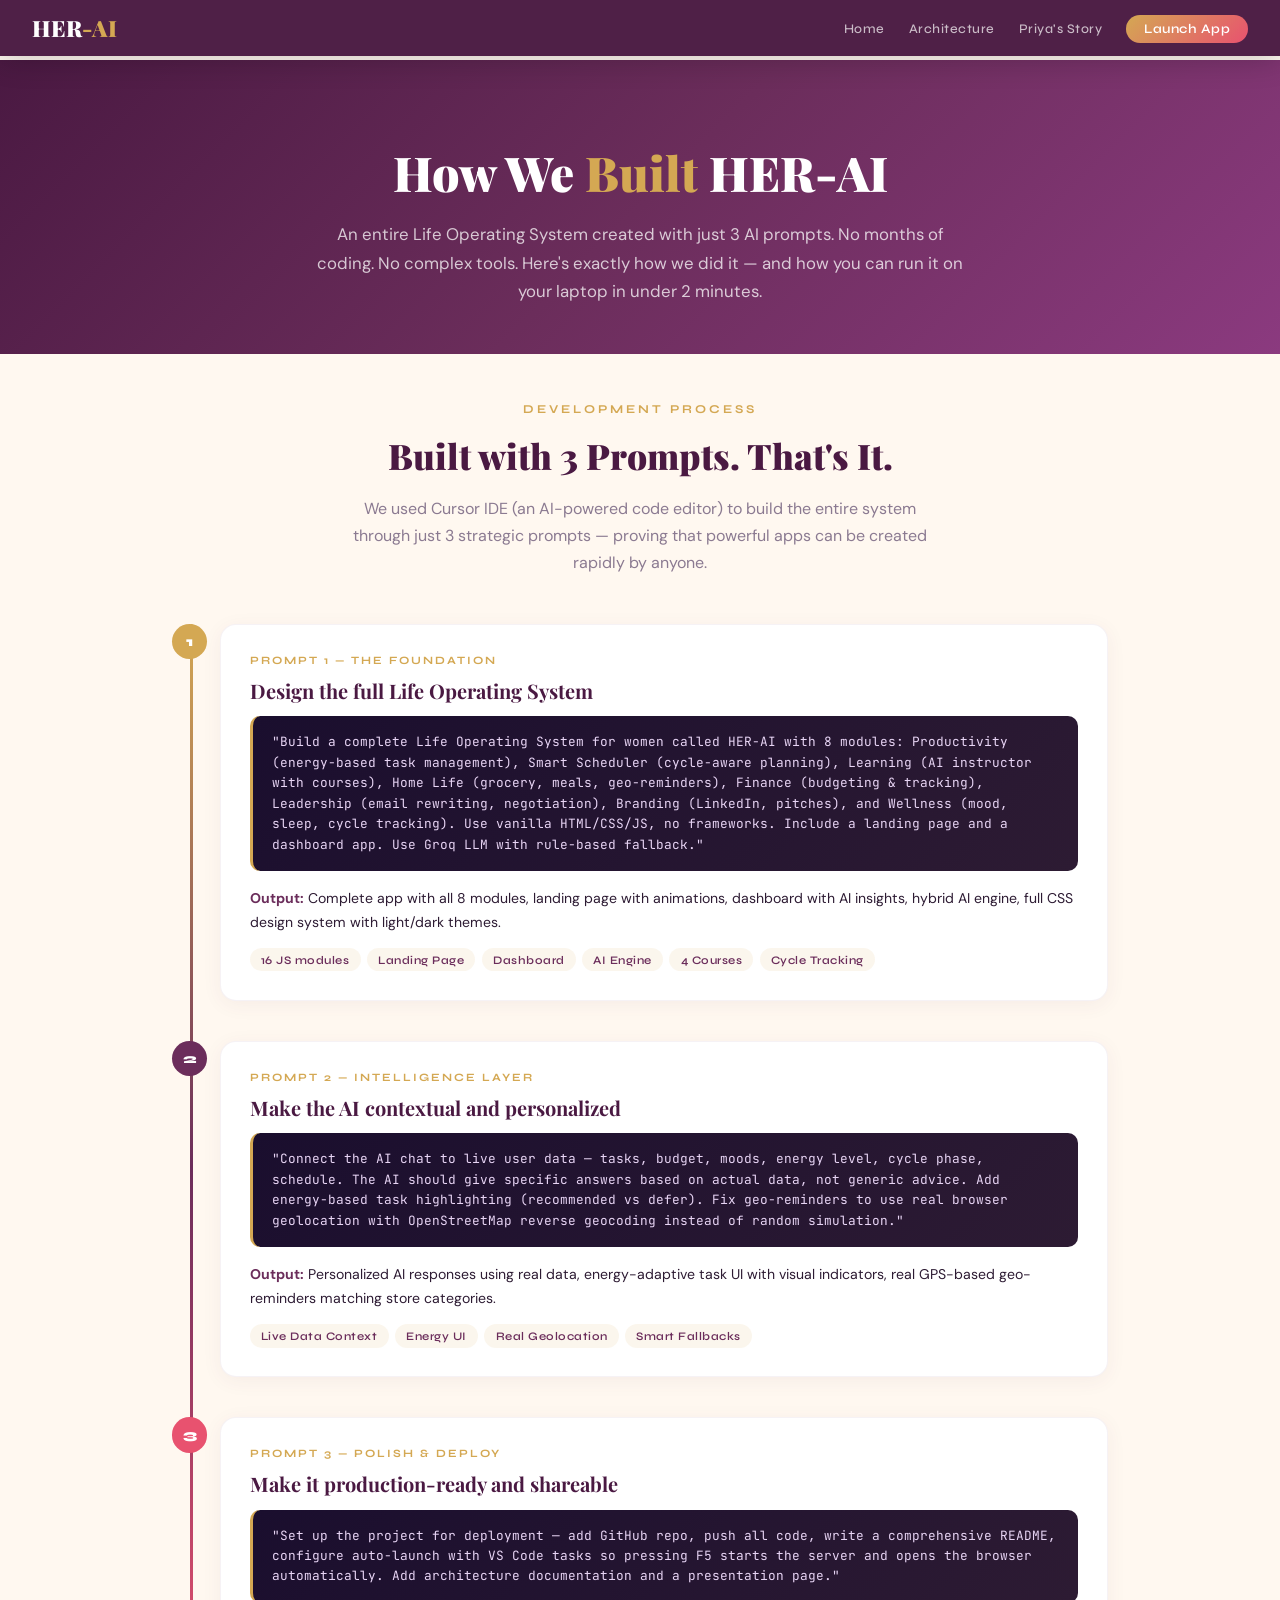
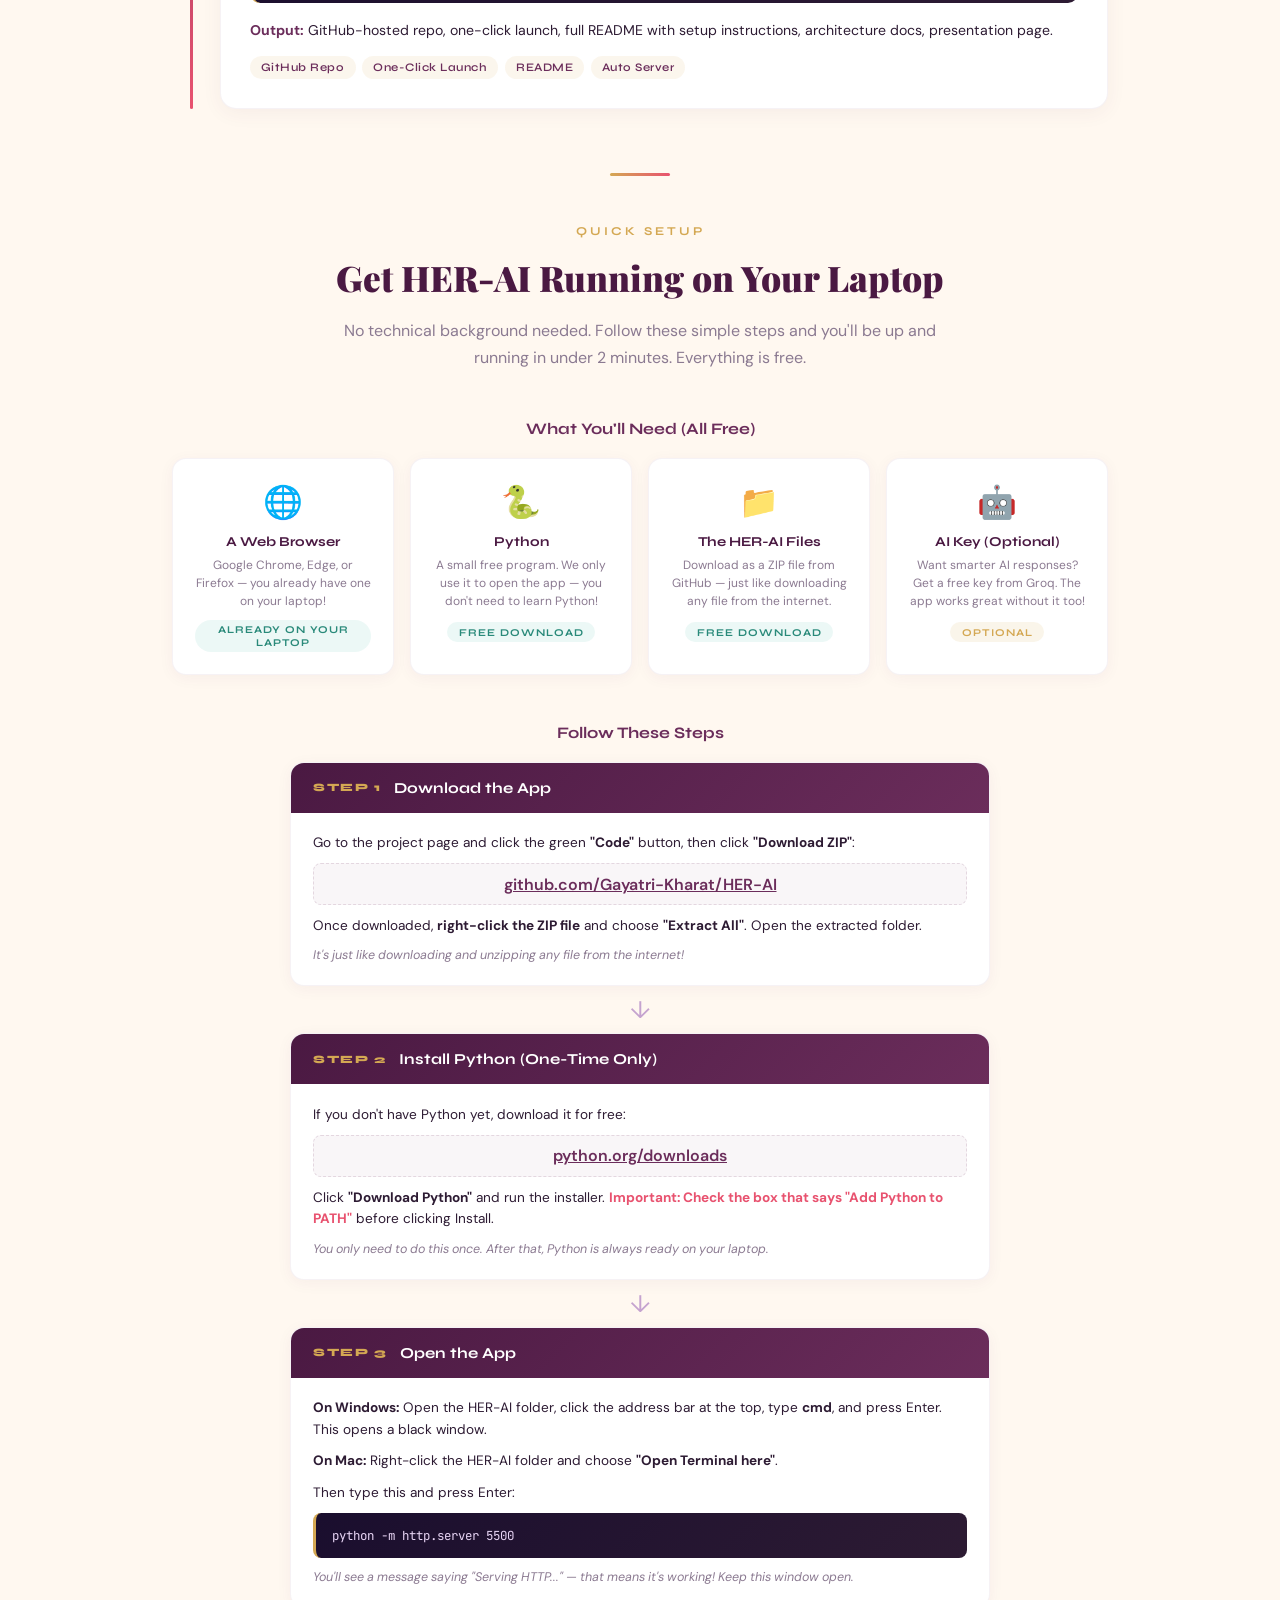
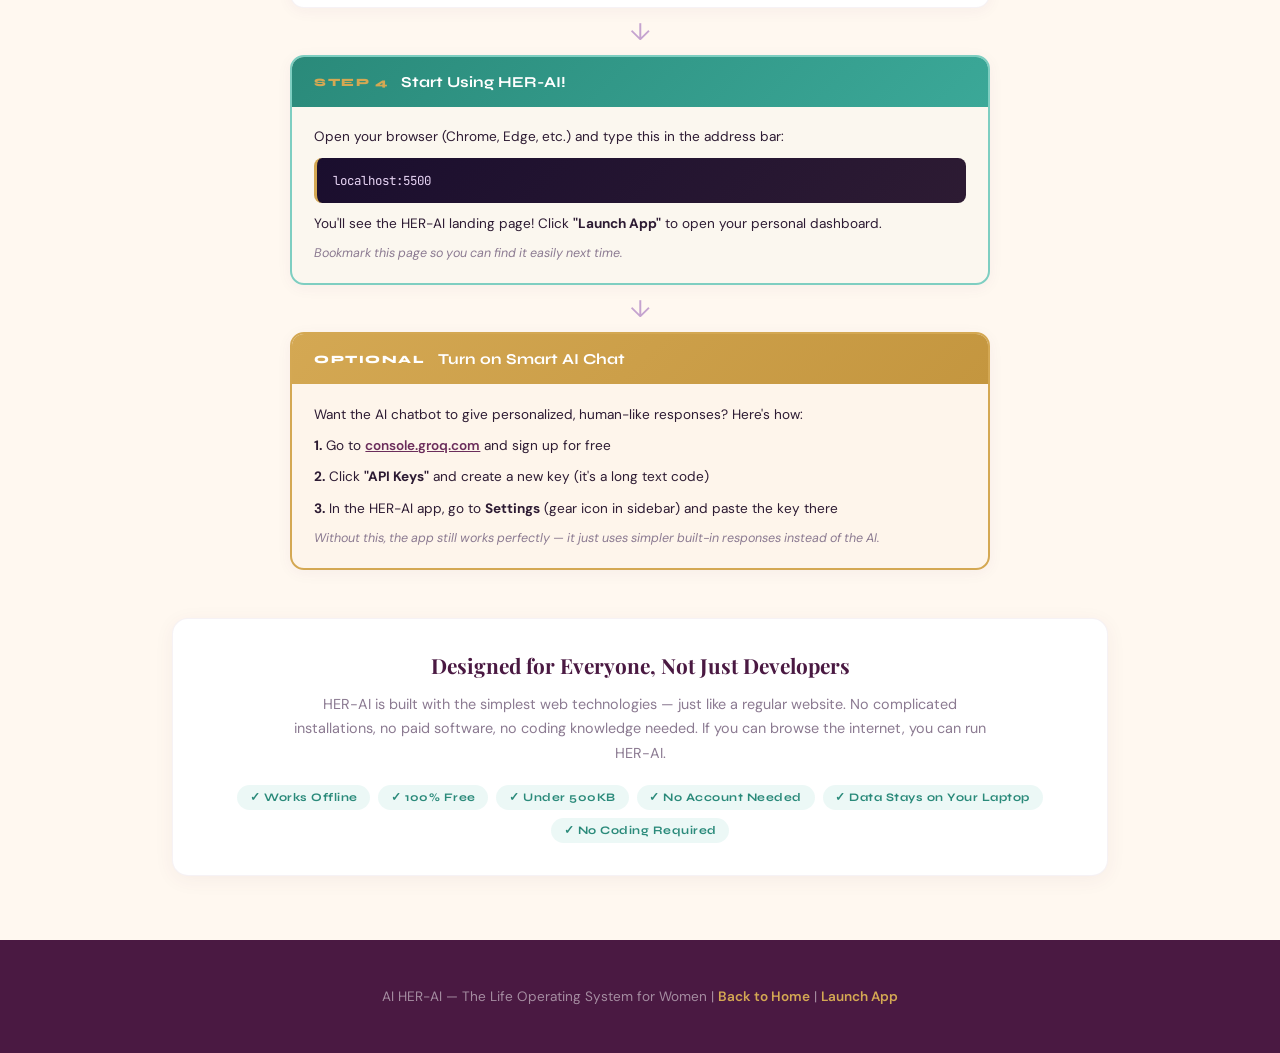
==== how-we-built.html @ 10e49803 "Add animated Priya story page, responsive design, and navigation updates Made-with: Cursor" ====
<!DOCTYPE html>
<html lang="en">
<head>
<meta charset="UTF-8">
<meta name="viewport" content="width=device-width, initial-scale=1.0">
<title>How We Built HER-AI — Development Process & Setup Guide</title>
<link rel="preconnect" href="https://fonts.googleapis.com">
<link rel="preconnect" href="https://fonts.gstatic.com" crossorigin>
<link href="https://fonts.googleapis.com/css2?family=Playfair+Display:ital,wght@0,400;0,700;0,900;1,400;1,700&family=DM+Sans:ital,wght@0,300;0,400;0,500;0,700&family=Syne:wght@400;500;600;700;800&family=JetBrains+Mono:wght@400;500&display=swap" rel="stylesheet">
<style>
:root {
  --plum: #6B2D5B;
  --plum-deep: #4A1942;
  --rose: #E8526F;
  --rose-soft: #F2A3B3;
  --gold: #D4A853;
  --gold-light: #F5DCA0;
  --cream: #FFF8F0;
  --lavender: #C5A3CF;
  --mint: #7ECEC1;
  --coral: #F08A6D;
  --sky: #7EB5D6;
  --peach: #F5C7A9;
  --night: #1A0E2E;
  --white: #FFFFFF;
  --text: #2D1B33;
  --text-light: #8B7A91;
}

* { margin: 0; padding: 0; box-sizing: border-box; }
html { scroll-behavior: smooth; overflow-x: hidden; }
body { font-family: 'DM Sans', sans-serif; color: var(--text); background: var(--cream); overflow-x: hidden; }

/* ========== TOP BAR ========== */
.topbar {
  position: fixed;
  top: 0;
  left: 0;
  right: 0;
  z-index: 100;
  display: flex;
  align-items: center;
  justify-content: space-between;
  padding: 0.8rem 2rem;
  background: rgba(74,25,66,0.97);
  backdrop-filter: blur(20px);
  box-shadow: 0 4px 30px rgba(0,0,0,0.2);
}

.topbar-logo {
  font-family: 'Playfair Display', serif;
  font-size: 1.4rem;
  font-weight: 900;
  color: var(--white);
  text-decoration: none;
}

.topbar-logo .accent { color: var(--gold); }

.topbar-nav {
  display: flex;
  gap: 1.5rem;
  align-items: center;
  list-style: none;
}

.topbar-nav a {
  color: rgba(255,255,255,0.7);
  text-decoration: none;
  font-size: 0.82rem;
  font-family: 'Syne', sans-serif;
  font-weight: 500;
  letter-spacing: 0.5px;
  transition: color 0.3s;
}

.topbar-nav a:hover { color: var(--gold); }

.topbar-nav .nav-cta {
  background: linear-gradient(135deg, var(--gold), var(--rose));
  color: #fff;
  padding: 6px 18px;
  border-radius: 20px;
  font-weight: 600;
}

@media (max-width: 768px) {
  .topbar { padding: 0.6rem 1rem; }
  .topbar-nav { gap: 0.8rem; }
  .topbar-nav a { font-size: 0.72rem; }
  .page-hero { padding: 4rem 1.2rem 2.5rem; }
  .page-hero p { font-size: 0.9rem; }
  .content { padding: 2rem 1rem 3rem; }
  .section-sub { font-size: 0.88rem; margin-bottom: 2rem; }
  .prompt-timeline { padding-left: 2.5rem; }
  .prompt-card { padding: 1.2rem; }
  .prompt-title { font-size: 1.05rem; }
  .prompt-text { font-size: 0.72rem; padding: 0.8rem; }
  .prompt-result { font-size: 0.82rem; }
  .prompt-output-tag { font-size: 0.65rem; }
  .tools-grid { grid-template-columns: repeat(auto-fit, minmax(140px, 1fr)); gap: 0.8rem; }
  .tool-card { padding: 1rem; }
  .tool-icon { font-size: 1.6rem; }
  .tool-name { font-size: 0.78rem; }
  .tool-desc { font-size: 0.7rem; }
  .steps-container { max-width: 100%; }
  .step-header { padding: 0.8rem 1rem; gap: 0.5rem; }
  .step-title { font-size: 0.85rem; }
  .step-body { padding: 1rem; }
  .step-body p { font-size: 0.8rem; }
  .step-code { font-size: 0.7rem; padding: 0.6rem 0.8rem; word-break: break-all; }
  .badge-footer { padding: 1.5rem 1rem; }
  .badge-footer h3 { font-size: 1.1rem; }
  .badge-footer p { font-size: 0.82rem; }
  .no-dep-tag { font-size: 0.65rem; padding: 0.25rem 0.6rem; }
  .footer { padding: 2rem 1rem; font-size: 0.78rem; }
}

@media (max-width: 480px) {
  .topbar-logo { font-size: 1rem; }
  .topbar-nav a { font-size: 0.65rem; padding: 4px 10px; }
  .nav-cta { padding: 4px 12px !important; font-size: 0.65rem !important; }
  .page-hero { padding: 3.5rem 1rem 2rem; }
  .page-hero h1 { margin-bottom: 0.6rem; }
  .page-hero p { font-size: 0.82rem; line-height: 1.6; }
  .prompt-timeline { padding-left: 2rem; }
  .prompt-step-number { left: -2rem; width: 1.8rem; height: 1.8rem; font-size: 0.7rem; }
  .prompt-timeline::before { left: 0.8rem; }
  .prompt-card { padding: 1rem; }
  .prompt-text { font-size: 0.65rem; }
  .tools-grid { grid-template-columns: 1fr 1fr; }
  .step-arrow { font-size: 1.2rem; }
}

/* ========== HERO BANNER ========== */
.page-hero {
  margin-top: 60px;
  padding: 5rem 2rem 3rem;
  background: linear-gradient(135deg, var(--plum-deep) 0%, var(--plum) 50%, #8B3A7F 100%);
  text-align: center;
}

.page-hero h1 {
  font-family: 'Playfair Display', serif;
  font-size: clamp(2rem, 4vw, 3rem);
  font-weight: 900;
  color: white;
  margin-bottom: 1rem;
}

.page-hero h1 .accent { color: var(--gold); }

.page-hero p {
  font-size: 1.05rem;
  color: rgba(255,255,255,0.75);
  max-width: 650px;
  margin: 0 auto;
  line-height: 1.7;
}

/* ========== MAIN CONTENT ========== */
.content {
  max-width: 1000px;
  margin: 0 auto;
  padding: 3rem 2rem 4rem;
}

.section-label {
  font-family: 'Syne', sans-serif;
  font-size: 0.75rem;
  font-weight: 700;
  color: var(--gold);
  text-transform: uppercase;
  letter-spacing: 3px;
  margin-bottom: 1rem;
  display: block;
  text-align: center;
}

.section-title {
  font-family: 'Playfair Display', serif;
  font-size: clamp(1.6rem, 3vw, 2.2rem);
  font-weight: 900;
  color: var(--plum-deep);
  margin-bottom: 1rem;
  text-align: center;
}

.section-sub {
  font-size: 1rem;
  color: var(--text-light);
  max-width: 600px;
  margin: 0 auto 3rem;
  line-height: 1.7;
  text-align: center;
}

/* ========== PROMPT TIMELINE ========== */
.prompt-timeline {
  position: relative;
  padding-left: 3rem;
  margin-bottom: 4rem;
}

.prompt-timeline::before {
  content: '';
  position: absolute;
  left: 1.1rem;
  top: 0;
  bottom: 0;
  width: 3px;
  background: linear-gradient(180deg, var(--gold), var(--plum), var(--rose));
  border-radius: 2px;
}

.prompt-step {
  position: relative;
  margin-bottom: 2.5rem;
  opacity: 0;
  transform: translateY(30px);
  transition: all 0.6s ease-out;
}

.prompt-step.visible {
  opacity: 1;
  transform: translateY(0);
}

.prompt-step-number {
  position: absolute;
  left: -3rem;
  top: 0;
  width: 2.2rem;
  height: 2.2rem;
  border-radius: 50%;
  display: flex;
  align-items: center;
  justify-content: center;
  font-family: 'Syne', sans-serif;
  font-weight: 800;
  font-size: 0.85rem;
  color: white;
  z-index: 1;
}

.prompt-step:nth-child(1) .prompt-step-number { background: var(--gold); }
.prompt-step:nth-child(2) .prompt-step-number { background: var(--plum); }
.prompt-step:nth-child(3) .prompt-step-number { background: var(--rose); }

.prompt-card {
  background: white;
  border-radius: 16px;
  padding: 1.8rem;
  box-shadow: 0 4px 20px rgba(107,45,91,0.06);
  border: 1px solid rgba(107,45,91,0.06);
}

.prompt-label {
  font-family: 'Syne', sans-serif;
  font-size: 0.7rem;
  font-weight: 700;
  color: var(--gold);
  text-transform: uppercase;
  letter-spacing: 2px;
  margin-bottom: 0.6rem;
}

.prompt-title {
  font-family: 'Playfair Display', serif;
  font-size: 1.25rem;
  font-weight: 700;
  color: var(--plum-deep);
  margin-bottom: 0.8rem;
}

.prompt-text {
  font-family: 'JetBrains Mono', monospace;
  font-size: 0.8rem;
  background: linear-gradient(135deg, #1A0E2E, #2D1B33);
  color: #E8D5F5;
  padding: 1rem 1.2rem;
  border-radius: 10px;
  margin-bottom: 1rem;
  line-height: 1.6;
  border-left: 3px solid var(--gold);
}

.prompt-result {
  font-size: 0.88rem;
  color: var(--text);
  line-height: 1.7;
}

.prompt-result strong { color: var(--plum); }

.prompt-output-tags {
  display: flex;
  flex-wrap: wrap;
  gap: 0.4rem;
  margin-top: 0.8rem;
}

.prompt-output-tag {
  font-size: 0.72rem;
  font-weight: 600;
  padding: 0.3rem 0.7rem;
  border-radius: 20px;
  background: rgba(212,168,83,0.1);
  color: var(--plum);
  font-family: 'Syne', sans-serif;
  letter-spacing: 0.5px;
}

/* ========== DIVIDER ========== */
.section-divider {
  width: 60px;
  height: 3px;
  background: linear-gradient(90deg, var(--gold), var(--rose));
  margin: 0 auto 3rem;
  border-radius: 2px;
}

/* ========== TOOLS GRID ========== */
.tools-heading {
  font-family: 'Syne', sans-serif;
  font-size: 1rem;
  font-weight: 700;
  color: var(--plum);
  text-align: center;
  margin-bottom: 1.2rem;
}

.tools-grid {
  display: grid;
  grid-template-columns: repeat(auto-fit, minmax(200px, 1fr));
  gap: 1rem;
  margin-bottom: 3rem;
}

.tool-card {
  background: white;
  border-radius: 14px;
  padding: 1.4rem;
  text-align: center;
  box-shadow: 0 3px 15px rgba(107,45,91,0.05);
  border: 1px solid rgba(107,45,91,0.06);
  transition: transform 0.3s ease, box-shadow 0.3s ease;
}

.tool-card:hover {
  transform: translateY(-4px);
  box-shadow: 0 8px 25px rgba(107,45,91,0.1);
}

.tool-icon { font-size: 2rem; margin-bottom: 0.6rem; }

.tool-name {
  font-family: 'Syne', sans-serif;
  font-size: 0.85rem;
  font-weight: 700;
  color: var(--plum-deep);
  margin-bottom: 0.4rem;
}

.tool-desc {
  font-size: 0.75rem;
  color: var(--text-light);
  line-height: 1.5;
  margin-bottom: 0.6rem;
}

.tool-tag {
  display: inline-block;
  font-size: 0.65rem;
  font-weight: 700;
  font-family: 'Syne', sans-serif;
  letter-spacing: 1px;
  text-transform: uppercase;
  padding: 0.2rem 0.7rem;
  border-radius: 20px;
}

.tool-tag.free { background: rgba(126,206,193,0.15); color: #2A8A7A; }
.tool-tag.optional { background: rgba(212,168,83,0.12); color: var(--gold); }

/* ========== STEP CARDS ========== */
.steps-container {
  max-width: 700px;
  margin: 0 auto 2.5rem;
}

.step-card {
  background: white;
  border-radius: 14px;
  overflow: hidden;
  box-shadow: 0 3px 15px rgba(107,45,91,0.05);
  border: 1px solid rgba(107,45,91,0.06);
}

.step-card-alt {
  border: 2px solid var(--gold);
  background: rgba(212,168,83,0.03);
}

.step-card-highlight {
  border: 2px solid var(--mint);
  background: rgba(126,206,193,0.03);
}

.step-header {
  display: flex;
  align-items: center;
  gap: 0.8rem;
  padding: 1rem 1.4rem;
  background: linear-gradient(135deg, var(--plum-deep), var(--plum));
}

.step-card-alt .step-header {
  background: linear-gradient(135deg, var(--gold), #C4963F);
}

.step-card-highlight .step-header {
  background: linear-gradient(135deg, #2A8A7A, #3BA898);
}

.step-num {
  font-family: 'Syne', sans-serif;
  font-size: 0.7rem;
  font-weight: 800;
  color: var(--gold);
  text-transform: uppercase;
  letter-spacing: 1.5px;
}

.step-card-alt .step-num { color: white; }

.step-title {
  font-family: 'Syne', sans-serif;
  font-size: 0.95rem;
  font-weight: 700;
  color: white;
}

.step-body { padding: 1.2rem 1.4rem; }

.step-body p {
  font-size: 0.85rem;
  color: var(--text);
  line-height: 1.6;
  margin-bottom: 0.6rem;
}

.step-code {
  font-family: 'JetBrains Mono', monospace;
  font-size: 0.78rem;
  background: linear-gradient(135deg, #1A0E2E, #2D1B33);
  color: #E8D5F5;
  padding: 0.8rem 1rem;
  border-radius: 8px;
  margin-bottom: 0.6rem;
  line-height: 1.6;
  border-left: 3px solid var(--gold);
}

.step-alt {
  font-size: 0.78rem !important;
  color: var(--text-light) !important;
  font-style: italic;
  margin-bottom: 0 !important;
}

.step-arrow {
  text-align: center;
  font-size: 1.5rem;
  color: var(--lavender);
  padding: 0.5rem 0;
}

.step-link {
  background: rgba(107,45,91,0.04);
  border: 1px dashed rgba(107,45,91,0.15);
  border-radius: 8px;
  padding: 0.6rem 1rem;
  text-align: center;
  margin-bottom: 0.6rem;
}

/* ========== FOOTER BADGE ========== */
.badge-footer {
  text-align: center;
  margin-top: 3rem;
  padding: 2rem;
  background: white;
  border-radius: 16px;
  box-shadow: 0 4px 20px rgba(107,45,91,0.06);
  border: 1px solid rgba(107,45,91,0.06);
}

.badge-footer h3 {
  font-family: 'Playfair Display', serif;
  font-size: 1.3rem;
  color: var(--plum-deep);
  margin-bottom: 0.8rem;
}

.badge-footer p {
  font-size: 0.9rem;
  color: var(--text-light);
  line-height: 1.7;
  max-width: 700px;
  margin: 0 auto;
}

.no-dep-tags {
  display: flex;
  flex-wrap: wrap;
  justify-content: center;
  gap: 0.5rem;
  margin-top: 1.2rem;
}

.no-dep-tag {
  font-size: 0.72rem;
  font-weight: 700;
  font-family: 'Syne', sans-serif;
  letter-spacing: 0.5px;
  padding: 0.35rem 0.8rem;
  border-radius: 20px;
}

.no-dep-tag.yes { background: rgba(126,206,193,0.15); color: #2A8A7A; }

/* ========== PAGE FOOTER ========== */
.footer {
  text-align: center;
  padding: 3rem 2rem;
  background: var(--plum-deep);
  color: rgba(255,255,255,0.5);
  font-size: 0.85rem;
}

.footer a {
  color: var(--gold);
  text-decoration: none;
  font-weight: 600;
}
</style>
</head>
<body>

<!-- TOP BAR -->
<div class="topbar">
  <a href="index.html" class="topbar-logo">HER<span class="accent">-AI</span></a>
  <ul class="topbar-nav">
    <li><a href="index.html">Home</a></li>
    <li><a href="architecture.html">Architecture</a></li>
    <li><a href="story.html">Priya's Story</a></li>
    <li><a href="app.html" class="nav-cta">Launch App</a></li>
  </ul>
</div>

<!-- HERO -->
<section class="page-hero">
  <h1>How We <span class="accent">Built</span> HER-AI</h1>
  <p>An entire Life Operating System created with just 3 AI prompts. No months of coding. No complex tools. Here's exactly how we did it &mdash; and how you can run it on your laptop in under 2 minutes.</p>
</section>

<!-- CONTENT -->
<div class="content">

  <!-- PART 1: THE 3 PROMPTS -->
  <span class="section-label">Development Process</span>
  <h2 class="section-title">Built with 3 Prompts. That's It.</h2>
  <p class="section-sub">We used Cursor IDE (an AI-powered code editor) to build the entire system through just 3 strategic prompts &mdash; proving that powerful apps can be created rapidly by anyone.</p>

  <div class="prompt-timeline">
    <div class="prompt-step">
      <div class="prompt-step-number">1</div>
      <div class="prompt-card">
        <div class="prompt-label">Prompt 1 &mdash; The Foundation</div>
        <div class="prompt-title">Design the full Life Operating System</div>
        <div class="prompt-text">"Build a complete Life Operating System for women called HER-AI with 8 modules: Productivity (energy-based task management), Smart Scheduler (cycle-aware planning), Learning (AI instructor with courses), Home Life (grocery, meals, geo-reminders), Finance (budgeting &amp; tracking), Leadership (email rewriting, negotiation), Branding (LinkedIn, pitches), and Wellness (mood, sleep, cycle tracking). Use vanilla HTML/CSS/JS, no frameworks. Include a landing page and a dashboard app. Use Groq LLM with rule-based fallback."</div>
        <div class="prompt-result">
          <strong>Output:</strong> Complete app with all 8 modules, landing page with animations, dashboard with AI insights, hybrid AI engine, full CSS design system with light/dark themes.
        </div>
        <div class="prompt-output-tags">
          <span class="prompt-output-tag">16 JS modules</span>
          <span class="prompt-output-tag">Landing Page</span>
          <span class="prompt-output-tag">Dashboard</span>
          <span class="prompt-output-tag">AI Engine</span>
          <span class="prompt-output-tag">4 Courses</span>
          <span class="prompt-output-tag">Cycle Tracking</span>
        </div>
      </div>
    </div>

    <div class="prompt-step">
      <div class="prompt-step-number">2</div>
      <div class="prompt-card">
        <div class="prompt-label">Prompt 2 &mdash; Intelligence Layer</div>
        <div class="prompt-title">Make the AI contextual and personalized</div>
        <div class="prompt-text">"Connect the AI chat to live user data &mdash; tasks, budget, moods, energy level, cycle phase, schedule. The AI should give specific answers based on actual data, not generic advice. Add energy-based task highlighting (recommended vs defer). Fix geo-reminders to use real browser geolocation with OpenStreetMap reverse geocoding instead of random simulation."</div>
        <div class="prompt-result">
          <strong>Output:</strong> Personalized AI responses using real data, energy-adaptive task UI with visual indicators, real GPS-based geo-reminders matching store categories.
        </div>
        <div class="prompt-output-tags">
          <span class="prompt-output-tag">Live Data Context</span>
          <span class="prompt-output-tag">Energy UI</span>
          <span class="prompt-output-tag">Real Geolocation</span>
          <span class="prompt-output-tag">Smart Fallbacks</span>
        </div>
      </div>
    </div>

    <div class="prompt-step">
      <div class="prompt-step-number">3</div>
      <div class="prompt-card">
        <div class="prompt-label">Prompt 3 &mdash; Polish &amp; Deploy</div>
        <div class="prompt-title">Make it production-ready and shareable</div>
        <div class="prompt-text">"Set up the project for deployment &mdash; add GitHub repo, push all code, write a comprehensive README, configure auto-launch with VS Code tasks so pressing F5 starts the server and opens the browser automatically. Add architecture documentation and a presentation page."</div>
        <div class="prompt-result">
          <strong>Output:</strong> GitHub-hosted repo, one-click launch, full README with setup instructions, architecture docs, presentation page.
        </div>
        <div class="prompt-output-tags">
          <span class="prompt-output-tag">GitHub Repo</span>
          <span class="prompt-output-tag">One-Click Launch</span>
          <span class="prompt-output-tag">README</span>
          <span class="prompt-output-tag">Auto Server</span>
        </div>
      </div>
    </div>
  </div>

  <!-- DIVIDER -->
  <div class="section-divider"></div>

  <!-- PART 2: SETUP GUIDE -->
  <span class="section-label">Quick Setup</span>
  <h2 class="section-title">Get HER-AI Running on Your Laptop</h2>
  <p class="section-sub">No technical background needed. Follow these simple steps and you'll be up and running in under 2 minutes. Everything is free.</p>

  <h4 class="tools-heading">What You'll Need (All Free)</h4>
  <div class="tools-grid">
    <div class="tool-card">
      <div class="tool-icon">🌐</div>
      <div class="tool-name">A Web Browser</div>
      <div class="tool-desc">Google Chrome, Edge, or Firefox &mdash; you already have one on your laptop!</div>
      <div class="tool-tag free">Already on your laptop</div>
    </div>
    <div class="tool-card">
      <div class="tool-icon">🐍</div>
      <div class="tool-name">Python</div>
      <div class="tool-desc">A small free program. We only use it to open the app &mdash; you don't need to learn Python!</div>
      <div class="tool-tag free">Free download</div>
    </div>
    <div class="tool-card">
      <div class="tool-icon">📁</div>
      <div class="tool-name">The HER-AI Files</div>
      <div class="tool-desc">Download as a ZIP file from GitHub &mdash; just like downloading any file from the internet.</div>
      <div class="tool-tag free">Free download</div>
    </div>
    <div class="tool-card">
      <div class="tool-icon">🤖</div>
      <div class="tool-name">AI Key (Optional)</div>
      <div class="tool-desc">Want smarter AI responses? Get a free key from Groq. The app works great without it too!</div>
      <div class="tool-tag optional">Optional</div>
    </div>
  </div>

  <h4 class="tools-heading">Follow These Steps</h4>
  <div class="steps-container">
    <div class="step-card">
      <div class="step-header">
        <span class="step-num">Step 1</span>
        <span class="step-title">Download the App</span>
      </div>
      <div class="step-body">
        <p>Go to the project page and click the green <strong>"Code"</strong> button, then click <strong>"Download ZIP"</strong>:</p>
        <div class="step-link">
          <a href="https://github.com/Gayatri-Kharat/HER-AI" target="_blank" style="color:var(--plum);font-weight:600;text-decoration:underline;">github.com/Gayatri-Kharat/HER-AI</a>
        </div>
        <p>Once downloaded, <strong>right-click the ZIP file</strong> and choose <strong>"Extract All"</strong>. Open the extracted folder.</p>
        <p class="step-alt">It's just like downloading and unzipping any file from the internet!</p>
      </div>
    </div>

    <div class="step-arrow">↓</div>

    <div class="step-card">
      <div class="step-header">
        <span class="step-num">Step 2</span>
        <span class="step-title">Install Python (One-Time Only)</span>
      </div>
      <div class="step-body">
        <p>If you don't have Python yet, download it for free:</p>
        <div class="step-link">
          <a href="https://www.python.org/downloads/" target="_blank" style="color:var(--plum);font-weight:600;text-decoration:underline;">python.org/downloads</a>
        </div>
        <p>Click <strong>"Download Python"</strong> and run the installer. <strong style="color:var(--rose);">Important: Check the box that says "Add Python to PATH"</strong> before clicking Install.</p>
        <p class="step-alt">You only need to do this once. After that, Python is always ready on your laptop.</p>
      </div>
    </div>

    <div class="step-arrow">↓</div>

    <div class="step-card">
      <div class="step-header">
        <span class="step-num">Step 3</span>
        <span class="step-title">Open the App</span>
      </div>
      <div class="step-body">
        <p><strong>On Windows:</strong> Open the HER-AI folder, click the address bar at the top, type <strong>cmd</strong>, and press Enter. This opens a black window.</p>
        <p><strong>On Mac:</strong> Right-click the HER-AI folder and choose <strong>"Open Terminal here"</strong>.</p>
        <p>Then type this and press Enter:</p>
        <div class="step-code">python -m http.server 5500</div>
        <p class="step-alt">You'll see a message saying "Serving HTTP..." — that means it's working! Keep this window open.</p>
      </div>
    </div>

    <div class="step-arrow">↓</div>

    <div class="step-card step-card-highlight">
      <div class="step-header">
        <span class="step-num">Step 4</span>
        <span class="step-title">Start Using HER-AI!</span>
      </div>
      <div class="step-body">
        <p>Open your browser (Chrome, Edge, etc.) and type this in the address bar:</p>
        <div class="step-code">localhost:5500</div>
        <p>You'll see the HER-AI landing page! Click <strong>"Launch App"</strong> to open your personal dashboard.</p>
        <p class="step-alt">Bookmark this page so you can find it easily next time.</p>
      </div>
    </div>

    <div class="step-arrow">↓</div>

    <div class="step-card step-card-alt">
      <div class="step-header">
        <span class="step-num">Optional</span>
        <span class="step-title">Turn on Smart AI Chat</span>
      </div>
      <div class="step-body">
        <p>Want the AI chatbot to give personalized, human-like responses? Here's how:</p>
        <p><strong>1.</strong> Go to <a href="https://console.groq.com" target="_blank" style="color:var(--plum);font-weight:600;">console.groq.com</a> and sign up for free</p>
        <p><strong>2.</strong> Click <strong>"API Keys"</strong> and create a new key (it's a long text code)</p>
        <p><strong>3.</strong> In the HER-AI app, go to <strong>Settings</strong> (gear icon in sidebar) and paste the key there</p>
        <p class="step-alt">Without this, the app still works perfectly &mdash; it just uses simpler built-in responses instead of the AI.</p>
      </div>
    </div>
  </div>

  <!-- BADGE -->
  <div class="badge-footer">
    <h3>Designed for Everyone, Not Just Developers</h3>
    <p>HER-AI is built with the simplest web technologies &mdash; just like a regular website. No complicated installations, no paid software, no coding knowledge needed. If you can browse the internet, you can run HER-AI.</p>
    <div class="no-dep-tags">
      <span class="no-dep-tag yes">✓ Works Offline</span>
      <span class="no-dep-tag yes">✓ 100% Free</span>
      <span class="no-dep-tag yes">✓ Under 500KB</span>
      <span class="no-dep-tag yes">✓ No Account Needed</span>
      <span class="no-dep-tag yes">✓ Data Stays on Your Laptop</span>
      <span class="no-dep-tag yes">✓ No Coding Required</span>
    </div>
  </div>

</div>

<!-- FOOTER -->
<footer class="footer">
  <p>AI HER-AI &mdash; The Life Operating System for Women | <a href="index.html">Back to Home</a> | <a href="app.html">Launch App</a></p>
</footer>

<script>
var observer = new IntersectionObserver(function(entries) {
  entries.forEach(function(entry) {
    if (entry.isIntersecting) entry.target.classList.add('visible');
  });
}, { threshold: 0.15 });

document.querySelectorAll('.prompt-step').forEach(function(el, i) {
  el.style.transitionDelay = (i * 0.2) + 's';
  observer.observe(el);
});
</script>

</body>
</html>
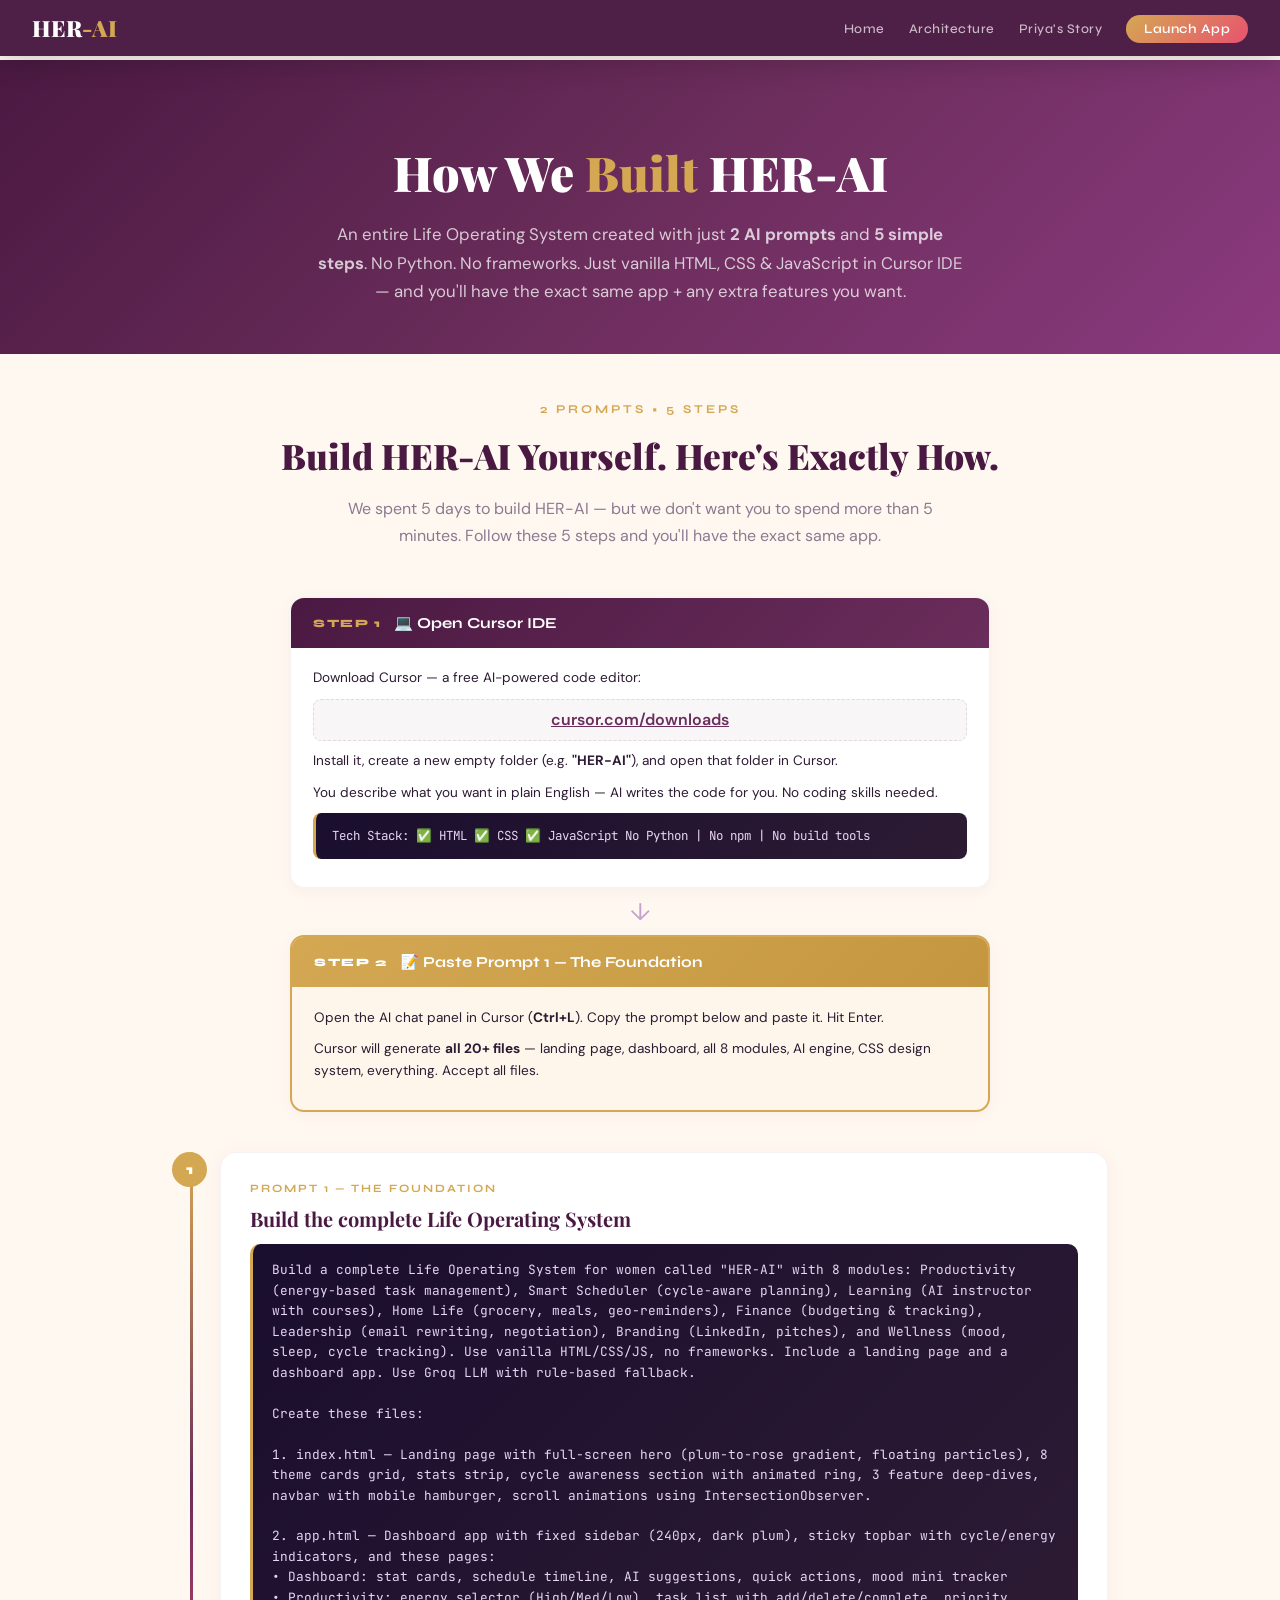
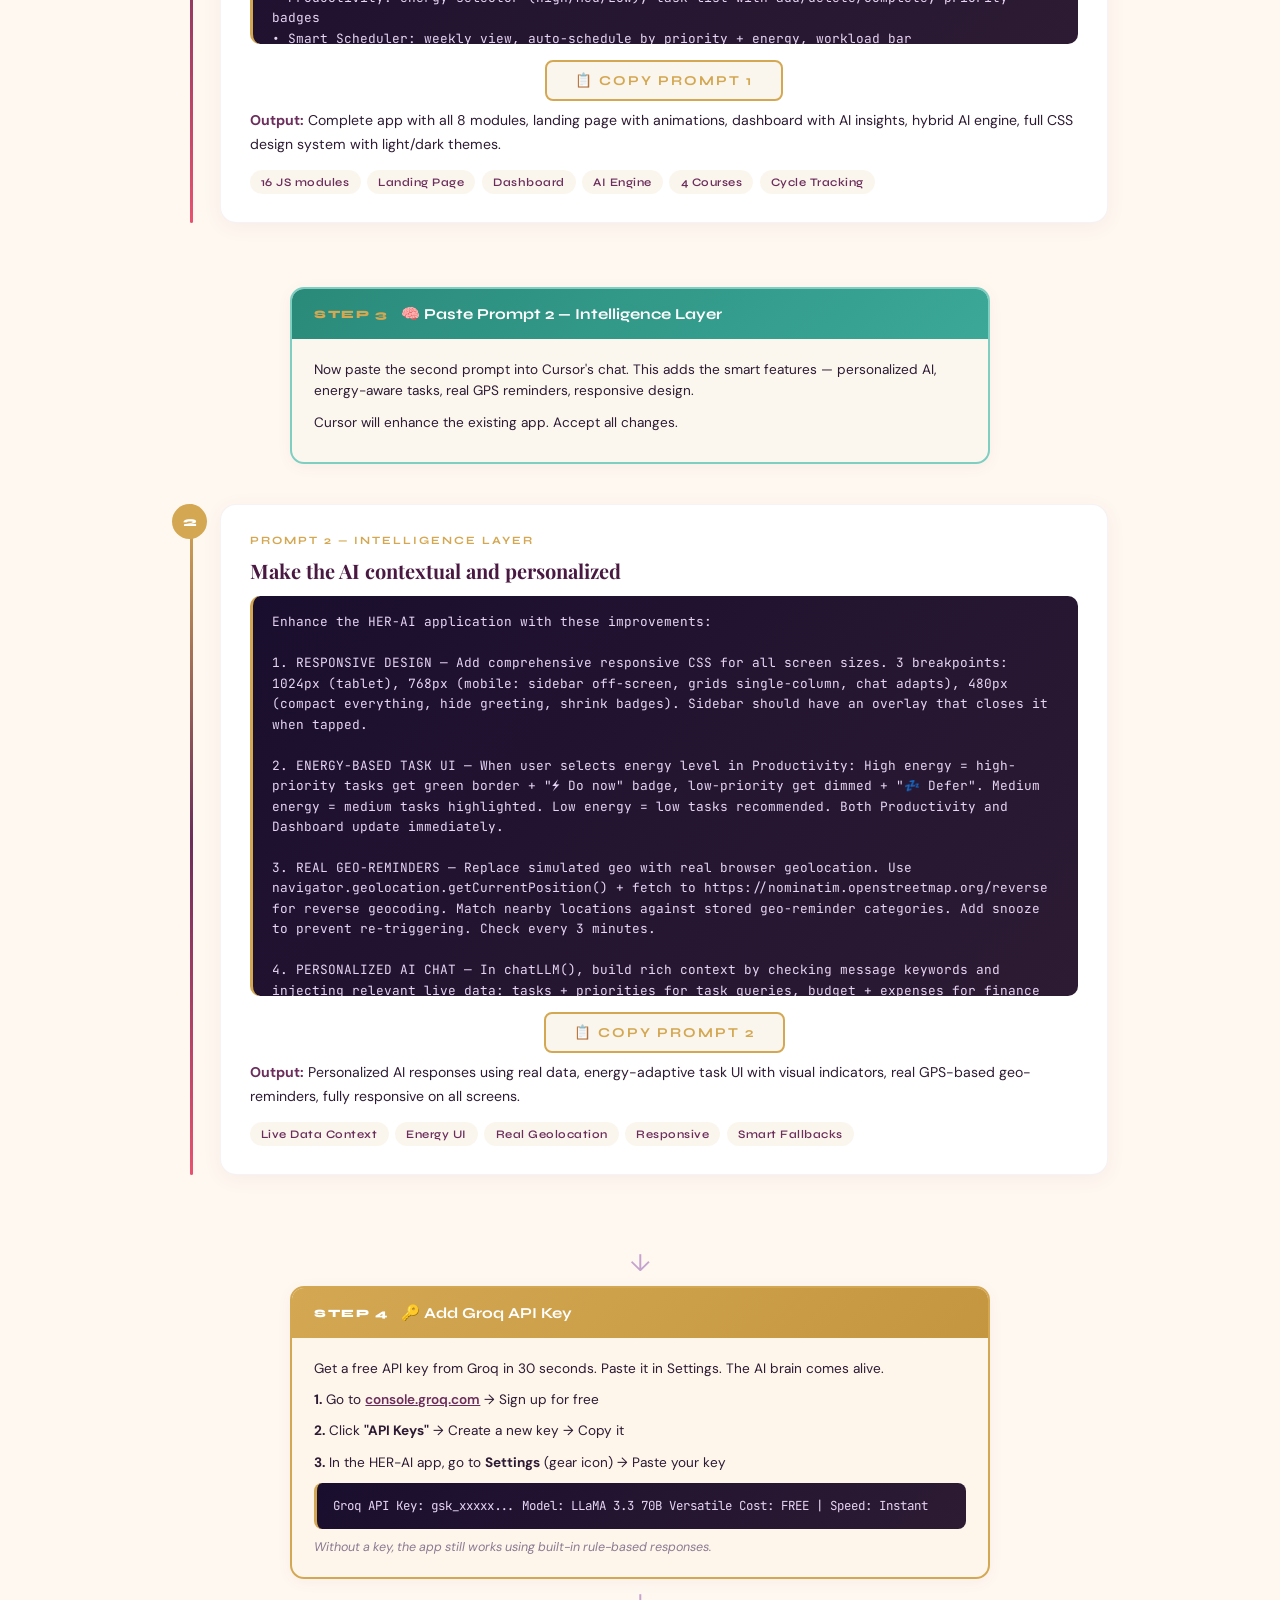
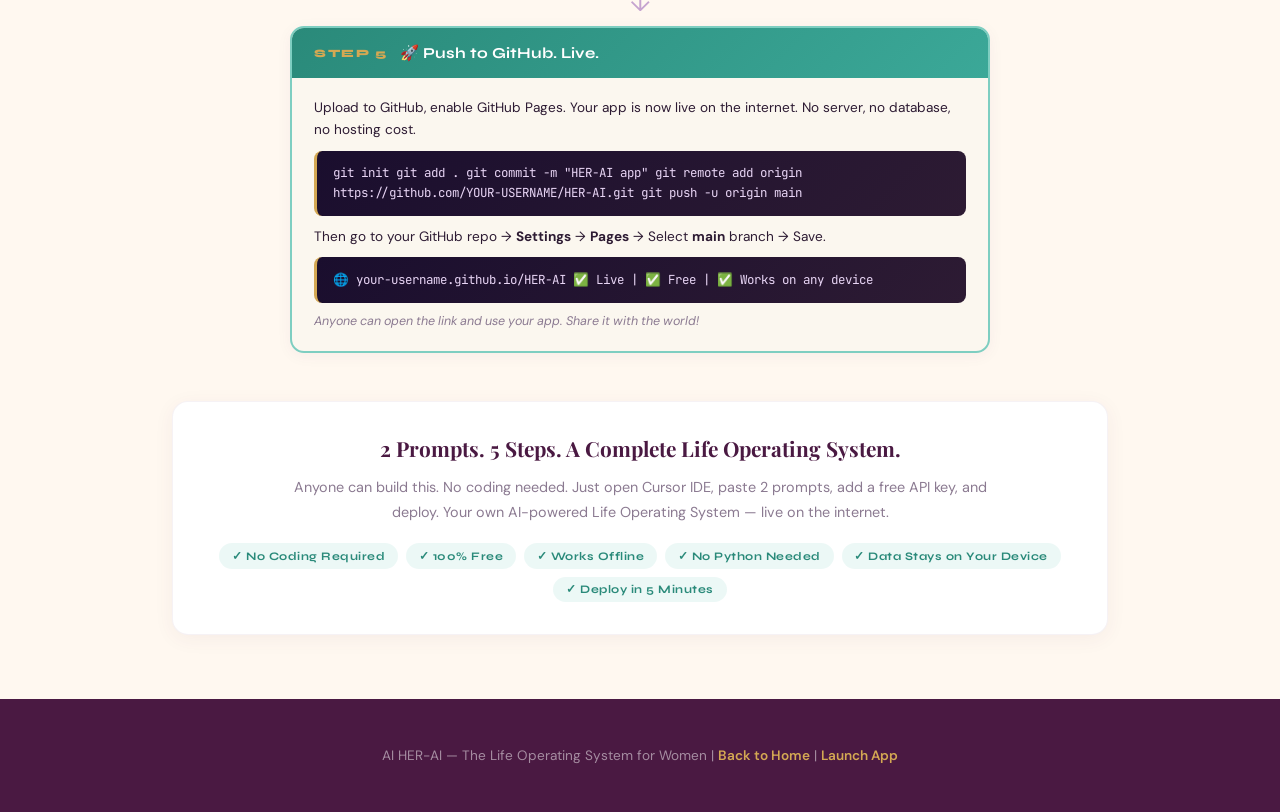
==== commit d120c73a: "Update how-we-built page with 2-prompt 5-step guide and copy buttons Made-with: Cursor" ====
--- a/how-we-built.html
+++ b/how-we-built.html
@@ -244,8 +244,7 @@
 }
 
 .prompt-step:nth-child(1) .prompt-step-number { background: var(--gold); }
-.prompt-step:nth-child(2) .prompt-step-number { background: var(--plum); }
-.prompt-step:nth-child(3) .prompt-step-number { background: var(--rose); }
+.prompt-step:nth-child(2) .prompt-step-number { background: var(--mint); }
 
 .prompt-card {
   background: white;
@@ -283,7 +282,12 @@
   margin-bottom: 1rem;
   line-height: 1.6;
   border-left: 3px solid var(--gold);
-}
+  white-space: pre-wrap;
+  max-height: 400px;
+  overflow-y: auto;
+}
+.prompt-text::-webkit-scrollbar { width: 4px; }
+.prompt-text::-webkit-scrollbar-thumb { background: rgba(212,168,83,0.3); border-radius: 2px; }
 
 .prompt-result {
   font-size: 0.88rem;
@@ -530,6 +534,36 @@
 
 .no-dep-tag.yes { background: rgba(126,206,193,0.15); color: #2A8A7A; }
 
+/* ========== COPY BUTTON ========== */
+.copy-prompt-btn {
+  display: inline-flex;
+  align-items: center;
+  gap: 8px;
+  padding: 10px 28px;
+  border: 2px solid var(--gold);
+  background: rgba(212,168,83,0.1);
+  color: var(--gold);
+  font-family: 'Syne', sans-serif;
+  font-size: 0.85rem;
+  font-weight: 700;
+  letter-spacing: 2px;
+  text-transform: uppercase;
+  border-radius: 8px;
+  cursor: pointer;
+  transition: all 0.3s;
+}
+.copy-prompt-btn:hover {
+  background: var(--gold);
+  color: var(--plum-deep);
+  transform: translateY(-2px);
+  box-shadow: 0 6px 20px rgba(212,168,83,0.3);
+}
+.copy-prompt-btn.copied {
+  background: var(--mint);
+  border-color: var(--mint);
+  color: var(--plum-deep);
+}
+
 /* ========== PAGE FOOTER ========== */
 .footer {
   text-align: center;
@@ -562,24 +596,87 @@
 <!-- HERO -->
 <section class="page-hero">
   <h1>How We <span class="accent">Built</span> HER-AI</h1>
-  <p>An entire Life Operating System created with just 3 AI prompts. No months of coding. No complex tools. Here's exactly how we did it &mdash; and how you can run it on your laptop in under 2 minutes.</p>
+  <p>An entire Life Operating System created with just <strong>2 AI prompts</strong> and <strong>5 simple steps</strong>. No Python. No frameworks. Just vanilla HTML, CSS &amp; JavaScript in Cursor IDE &mdash; and you'll have the exact same app + any extra features you want.</p>
 </section>
 
 <!-- CONTENT -->
 <div class="content">
 
-  <!-- PART 1: THE 3 PROMPTS -->
-  <span class="section-label">Development Process</span>
-  <h2 class="section-title">Built with 3 Prompts. That's It.</h2>
-  <p class="section-sub">We used Cursor IDE (an AI-powered code editor) to build the entire system through just 3 strategic prompts &mdash; proving that powerful apps can be created rapidly by anyone.</p>
-
+  <!-- THE 5-STEP PROCESS (matches story) -->
+  <span class="section-label">2 Prompts &bull; 5 Steps</span>
+  <h2 class="section-title">Build HER-AI Yourself. Here's Exactly How.</h2>
+  <p class="section-sub">We spent 5 days to build HER-AI &mdash; but we don't want you to spend more than 5 minutes. Follow these 5 steps and you'll have the exact same app.</p>
+
+  <!-- STEP 1: CURSOR -->
+  <div class="steps-container">
+    <div class="step-card">
+      <div class="step-header">
+        <span class="step-num">Step 1</span>
+        <span class="step-title">💻 Open Cursor IDE</span>
+      </div>
+      <div class="step-body">
+        <p>Download Cursor &mdash; a free AI-powered code editor:</p>
+        <div class="step-link">
+          <a href="https://www.cursor.com/downloads" target="_blank" style="color:var(--plum);font-weight:600;text-decoration:underline;">cursor.com/downloads</a>
+        </div>
+        <p>Install it, create a new empty folder (e.g. <strong>"HER-AI"</strong>), and open that folder in Cursor.</p>
+        <p>You describe what you want in plain English &mdash; AI writes the code for you. No coding skills needed.</p>
+        <div class="step-code">Tech Stack: ✅ HTML  ✅ CSS  ✅ JavaScript
+No Python  |  No npm  |  No build tools</div>
+      </div>
+    </div>
+
+    <div class="step-arrow">↓</div>
+
+    <!-- STEP 2: PROMPT 1 -->
+    <div class="step-card step-card-alt">
+      <div class="step-header">
+        <span class="step-num">Step 2</span>
+        <span class="step-title">📝 Paste Prompt 1 — The Foundation</span>
+      </div>
+      <div class="step-body">
+        <p>Open the AI chat panel in Cursor (<strong>Ctrl+L</strong>). Copy the prompt below and paste it. Hit Enter.</p>
+        <p>Cursor will generate <strong>all 20+ files</strong> &mdash; landing page, dashboard, all 8 modules, AI engine, CSS design system, everything. Accept all files.</p>
+      </div>
+    </div>
+  </div>
+
+  <!-- PROMPT 1 FULL TEXT -->
   <div class="prompt-timeline">
     <div class="prompt-step">
       <div class="prompt-step-number">1</div>
       <div class="prompt-card">
         <div class="prompt-label">Prompt 1 &mdash; The Foundation</div>
-        <div class="prompt-title">Design the full Life Operating System</div>
-        <div class="prompt-text">"Build a complete Life Operating System for women called HER-AI with 8 modules: Productivity (energy-based task management), Smart Scheduler (cycle-aware planning), Learning (AI instructor with courses), Home Life (grocery, meals, geo-reminders), Finance (budgeting &amp; tracking), Leadership (email rewriting, negotiation), Branding (LinkedIn, pitches), and Wellness (mood, sleep, cycle tracking). Use vanilla HTML/CSS/JS, no frameworks. Include a landing page and a dashboard app. Use Groq LLM with rule-based fallback."</div>
+        <div class="prompt-title">Build the complete Life Operating System</div>
+        <div class="prompt-text" id="prompt1-display">Build a complete Life Operating System for women called "HER-AI" with 8 modules: Productivity (energy-based task management), Smart Scheduler (cycle-aware planning), Learning (AI instructor with courses), Home Life (grocery, meals, geo-reminders), Finance (budgeting &amp; tracking), Leadership (email rewriting, negotiation), Branding (LinkedIn, pitches), and Wellness (mood, sleep, cycle tracking). Use vanilla HTML/CSS/JS, no frameworks. Include a landing page and a dashboard app. Use Groq LLM with rule-based fallback.
+
+Create these files:
+
+1. index.html — Landing page with full-screen hero (plum-to-rose gradient, floating particles), 8 theme cards grid, stats strip, cycle awareness section with animated ring, 3 feature deep-dives, navbar with mobile hamburger, scroll animations using IntersectionObserver.
+
+2. app.html — Dashboard app with fixed sidebar (240px, dark plum), sticky topbar with cycle/energy indicators, and these pages:
+• Dashboard: stat cards, schedule timeline, AI suggestions, quick actions, mood mini tracker
+• Productivity: energy selector (High/Med/Low), task list with add/delete/complete, priority badges
+• Smart Scheduler: weekly view, auto-schedule by priority + energy, workload bar
+• Learning: 4 course cards with progress bars, AI instructor chat per course
+• Home Life: tabs for Groceries (CRUD list), Meals (weekly planner), Geo-Reminders (location-based alerts)
+• Finance: budget setting, spending by category with progress bars, expense tracking
+• Leadership: AI email rewriter, negotiation script generator, meeting prep
+• Wellness: mood logger (emoji buttons), sleep tracker, cycle tracker with phase calculation
+• AI Chat: conversational chat with user/AI bubbles, typing indicator
+• Settings: API key, name, theme toggle
+
+3. app.css — Full design system with light/dark themes using CSS variables. Colors: plum #6B2D5B, rose #E8526F, gold #D4A853, mint #7ECEC1. Fonts: Playfair Display, DM Sans, Syne.
+
+4. app.js + module files — State management with localStorage, Router for page switching, all module logic split into separate files (app.state.js, app.router.js, app.dashboard.js, app.productivity.js, app.scheduler.js, app.learning.js, app.home.js, app.finance.js, app.leadership.js, app.wellness.js, app.branding.js, app.ui.js, app.init.js, app.settings.js, app.ai-chat.js).
+
+5. app.ai-engine.js — Hybrid AI: Groq API (LLaMA 3.3 70B) with rule-based fallback. chat() for keyword matching, chatLLM() for real AI responses.
+
+6. config.example.js — Example API key config.
+7. architecture.html — Dark-themed tech architecture page showing system layers.</div>
+        <div style="text-align:center;margin:1rem 0 0.5rem;">
+          <button class="copy-prompt-btn" onclick="copyPrompt('prompt1')">📋 Copy Prompt 1</button>
+        </div>
         <div class="prompt-result">
           <strong>Output:</strong> Complete app with all 8 modules, landing page with animations, dashboard with AI insights, hybrid AI engine, full CSS design system with light/dark themes.
         </div>
@@ -593,173 +690,114 @@
         </div>
       </div>
     </div>
-
+  </div>
+
+  <!-- STEP 3: PROMPT 2 -->
+  <div class="steps-container">
+    <div class="step-card step-card-highlight">
+      <div class="step-header">
+        <span class="step-num">Step 3</span>
+        <span class="step-title">🧠 Paste Prompt 2 — Intelligence Layer</span>
+      </div>
+      <div class="step-body">
+        <p>Now paste the second prompt into Cursor's chat. This adds the smart features &mdash; personalized AI, energy-aware tasks, real GPS reminders, responsive design.</p>
+        <p>Cursor will enhance the existing app. Accept all changes.</p>
+      </div>
+    </div>
+  </div>
+
+  <!-- PROMPT 2 FULL TEXT -->
+  <div class="prompt-timeline">
     <div class="prompt-step">
       <div class="prompt-step-number">2</div>
       <div class="prompt-card">
         <div class="prompt-label">Prompt 2 &mdash; Intelligence Layer</div>
         <div class="prompt-title">Make the AI contextual and personalized</div>
-        <div class="prompt-text">"Connect the AI chat to live user data &mdash; tasks, budget, moods, energy level, cycle phase, schedule. The AI should give specific answers based on actual data, not generic advice. Add energy-based task highlighting (recommended vs defer). Fix geo-reminders to use real browser geolocation with OpenStreetMap reverse geocoding instead of random simulation."</div>
+        <div class="prompt-text" id="prompt2-display">Enhance the HER-AI application with these improvements:
+
+1. RESPONSIVE DESIGN — Add comprehensive responsive CSS for all screen sizes. 3 breakpoints: 1024px (tablet), 768px (mobile: sidebar off-screen, grids single-column, chat adapts), 480px (compact everything, hide greeting, shrink badges). Sidebar should have an overlay that closes it when tapped.
+
+2. ENERGY-BASED TASK UI — When user selects energy level in Productivity: High energy = high-priority tasks get green border + "⚡ Do now" badge, low-priority get dimmed + "💤 Defer". Medium energy = medium tasks highlighted. Low energy = low tasks recommended. Both Productivity and Dashboard update immediately.
+
+3. REAL GEO-REMINDERS — Replace simulated geo with real browser geolocation. Use navigator.geolocation.getCurrentPosition() + fetch to https://nominatim.openstreetmap.org/reverse for reverse geocoding. Match nearby locations against stored geo-reminder categories. Add snooze to prevent re-triggering. Check every 3 minutes.
+
+4. PERSONALIZED AI CHAT — In chatLLM(), build rich context by checking message keywords and injecting relevant live data: tasks + priorities for task queries, budget + expenses for finance queries, moods + sleep for wellness queries, schedule for planning queries, cycle phase for health queries. The LLM should answer based on ACTUAL user data, not generic advice.
+
+5. AI ERROR HANDLING — If chatLLM fails, show clear error: "Could not reach AI service. Check your API key in Settings." Never silently fall back.
+
+6. CSS SAFETY — Add img, video, svg max-width:100%. Use minmax(min(Xpx, 100%), 1fr) in all grids. overflow-x: hidden on html/body. word-break: break-word on long text.</div>
+        <div style="text-align:center;margin:1rem 0 0.5rem;">
+          <button class="copy-prompt-btn" onclick="copyPrompt('prompt2')">📋 Copy Prompt 2</button>
+        </div>
         <div class="prompt-result">
-          <strong>Output:</strong> Personalized AI responses using real data, energy-adaptive task UI with visual indicators, real GPS-based geo-reminders matching store categories.
+          <strong>Output:</strong> Personalized AI responses using real data, energy-adaptive task UI with visual indicators, real GPS-based geo-reminders, fully responsive on all screens.
         </div>
         <div class="prompt-output-tags">
           <span class="prompt-output-tag">Live Data Context</span>
           <span class="prompt-output-tag">Energy UI</span>
           <span class="prompt-output-tag">Real Geolocation</span>
+          <span class="prompt-output-tag">Responsive</span>
           <span class="prompt-output-tag">Smart Fallbacks</span>
         </div>
       </div>
     </div>
-
-    <div class="prompt-step">
-      <div class="prompt-step-number">3</div>
-      <div class="prompt-card">
-        <div class="prompt-label">Prompt 3 &mdash; Polish &amp; Deploy</div>
-        <div class="prompt-title">Make it production-ready and shareable</div>
-        <div class="prompt-text">"Set up the project for deployment &mdash; add GitHub repo, push all code, write a comprehensive README, configure auto-launch with VS Code tasks so pressing F5 starts the server and opens the browser automatically. Add architecture documentation and a presentation page."</div>
-        <div class="prompt-result">
-          <strong>Output:</strong> GitHub-hosted repo, one-click launch, full README with setup instructions, architecture docs, presentation page.
-        </div>
-        <div class="prompt-output-tags">
-          <span class="prompt-output-tag">GitHub Repo</span>
-          <span class="prompt-output-tag">One-Click Launch</span>
-          <span class="prompt-output-tag">README</span>
-          <span class="prompt-output-tag">Auto Server</span>
-        </div>
+  </div>
+
+  <!-- STEP 4: API KEY -->
+  <div class="steps-container">
+    <div class="step-arrow">↓</div>
+
+    <div class="step-card step-card-alt">
+      <div class="step-header">
+        <span class="step-num">Step 4</span>
+        <span class="step-title">🔑 Add Groq API Key</span>
+      </div>
+      <div class="step-body">
+        <p>Get a free API key from Groq in 30 seconds. Paste it in Settings. The AI brain comes alive.</p>
+        <p><strong>1.</strong> Go to <a href="https://console.groq.com" target="_blank" style="color:var(--plum);font-weight:600;">console.groq.com</a> &rarr; Sign up for free</p>
+        <p><strong>2.</strong> Click <strong>"API Keys"</strong> &rarr; Create a new key &rarr; Copy it</p>
+        <p><strong>3.</strong> In the HER-AI app, go to <strong>Settings</strong> (gear icon) &rarr; Paste your key</p>
+        <div class="step-code">Groq API Key: gsk_xxxxx...
+Model: LLaMA 3.3 70B Versatile
+Cost: FREE  |  Speed: Instant</div>
+        <p class="step-alt">Without a key, the app still works using built-in rule-based responses.</p>
+      </div>
+    </div>
+
+    <div class="step-arrow">↓</div>
+
+    <!-- STEP 5: DEPLOY -->
+    <div class="step-card step-card-highlight">
+      <div class="step-header">
+        <span class="step-num">Step 5</span>
+        <span class="step-title">🚀 Push to GitHub. Live.</span>
+      </div>
+      <div class="step-body">
+        <p>Upload to GitHub, enable GitHub Pages. Your app is now live on the internet. No server, no database, no hosting cost.</p>
+        <div class="step-code">git init
+git add .
+git commit -m "HER-AI app"
+git remote add origin https://github.com/YOUR-USERNAME/HER-AI.git
+git push -u origin main</div>
+        <p>Then go to your GitHub repo &rarr; <strong>Settings</strong> &rarr; <strong>Pages</strong> &rarr; Select <strong>main</strong> branch &rarr; Save.</p>
+        <div class="step-code">🌐 your-username.github.io/HER-AI
+✅ Live  |  ✅ Free  |  ✅ Works on any device</div>
+        <p class="step-alt">Anyone can open the link and use your app. Share it with the world!</p>
       </div>
     </div>
   </div>
 
-  <!-- DIVIDER -->
-  <div class="section-divider"></div>
-
-  <!-- PART 2: SETUP GUIDE -->
-  <span class="section-label">Quick Setup</span>
-  <h2 class="section-title">Get HER-AI Running on Your Laptop</h2>
-  <p class="section-sub">No technical background needed. Follow these simple steps and you'll be up and running in under 2 minutes. Everything is free.</p>
-
-  <h4 class="tools-heading">What You'll Need (All Free)</h4>
-  <div class="tools-grid">
-    <div class="tool-card">
-      <div class="tool-icon">🌐</div>
-      <div class="tool-name">A Web Browser</div>
-      <div class="tool-desc">Google Chrome, Edge, or Firefox &mdash; you already have one on your laptop!</div>
-      <div class="tool-tag free">Already on your laptop</div>
-    </div>
-    <div class="tool-card">
-      <div class="tool-icon">🐍</div>
-      <div class="tool-name">Python</div>
-      <div class="tool-desc">A small free program. We only use it to open the app &mdash; you don't need to learn Python!</div>
-      <div class="tool-tag free">Free download</div>
-    </div>
-    <div class="tool-card">
-      <div class="tool-icon">📁</div>
-      <div class="tool-name">The HER-AI Files</div>
-      <div class="tool-desc">Download as a ZIP file from GitHub &mdash; just like downloading any file from the internet.</div>
-      <div class="tool-tag free">Free download</div>
-    </div>
-    <div class="tool-card">
-      <div class="tool-icon">🤖</div>
-      <div class="tool-name">AI Key (Optional)</div>
-      <div class="tool-desc">Want smarter AI responses? Get a free key from Groq. The app works great without it too!</div>
-      <div class="tool-tag optional">Optional</div>
-    </div>
-  </div>
-
-  <h4 class="tools-heading">Follow These Steps</h4>
-  <div class="steps-container">
-    <div class="step-card">
-      <div class="step-header">
-        <span class="step-num">Step 1</span>
-        <span class="step-title">Download the App</span>
-      </div>
-      <div class="step-body">
-        <p>Go to the project page and click the green <strong>"Code"</strong> button, then click <strong>"Download ZIP"</strong>:</p>
-        <div class="step-link">
-          <a href="https://github.com/Gayatri-Kharat/HER-AI" target="_blank" style="color:var(--plum);font-weight:600;text-decoration:underline;">github.com/Gayatri-Kharat/HER-AI</a>
-        </div>
-        <p>Once downloaded, <strong>right-click the ZIP file</strong> and choose <strong>"Extract All"</strong>. Open the extracted folder.</p>
-        <p class="step-alt">It's just like downloading and unzipping any file from the internet!</p>
-      </div>
-    </div>
-
-    <div class="step-arrow">↓</div>
-
-    <div class="step-card">
-      <div class="step-header">
-        <span class="step-num">Step 2</span>
-        <span class="step-title">Install Python (One-Time Only)</span>
-      </div>
-      <div class="step-body">
-        <p>If you don't have Python yet, download it for free:</p>
-        <div class="step-link">
-          <a href="https://www.python.org/downloads/" target="_blank" style="color:var(--plum);font-weight:600;text-decoration:underline;">python.org/downloads</a>
-        </div>
-        <p>Click <strong>"Download Python"</strong> and run the installer. <strong style="color:var(--rose);">Important: Check the box that says "Add Python to PATH"</strong> before clicking Install.</p>
-        <p class="step-alt">You only need to do this once. After that, Python is always ready on your laptop.</p>
-      </div>
-    </div>
-
-    <div class="step-arrow">↓</div>
-
-    <div class="step-card">
-      <div class="step-header">
-        <span class="step-num">Step 3</span>
-        <span class="step-title">Open the App</span>
-      </div>
-      <div class="step-body">
-        <p><strong>On Windows:</strong> Open the HER-AI folder, click the address bar at the top, type <strong>cmd</strong>, and press Enter. This opens a black window.</p>
-        <p><strong>On Mac:</strong> Right-click the HER-AI folder and choose <strong>"Open Terminal here"</strong>.</p>
-        <p>Then type this and press Enter:</p>
-        <div class="step-code">python -m http.server 5500</div>
-        <p class="step-alt">You'll see a message saying "Serving HTTP..." — that means it's working! Keep this window open.</p>
-      </div>
-    </div>
-
-    <div class="step-arrow">↓</div>
-
-    <div class="step-card step-card-highlight">
-      <div class="step-header">
-        <span class="step-num">Step 4</span>
-        <span class="step-title">Start Using HER-AI!</span>
-      </div>
-      <div class="step-body">
-        <p>Open your browser (Chrome, Edge, etc.) and type this in the address bar:</p>
-        <div class="step-code">localhost:5500</div>
-        <p>You'll see the HER-AI landing page! Click <strong>"Launch App"</strong> to open your personal dashboard.</p>
-        <p class="step-alt">Bookmark this page so you can find it easily next time.</p>
-      </div>
-    </div>
-
-    <div class="step-arrow">↓</div>
-
-    <div class="step-card step-card-alt">
-      <div class="step-header">
-        <span class="step-num">Optional</span>
-        <span class="step-title">Turn on Smart AI Chat</span>
-      </div>
-      <div class="step-body">
-        <p>Want the AI chatbot to give personalized, human-like responses? Here's how:</p>
-        <p><strong>1.</strong> Go to <a href="https://console.groq.com" target="_blank" style="color:var(--plum);font-weight:600;">console.groq.com</a> and sign up for free</p>
-        <p><strong>2.</strong> Click <strong>"API Keys"</strong> and create a new key (it's a long text code)</p>
-        <p><strong>3.</strong> In the HER-AI app, go to <strong>Settings</strong> (gear icon in sidebar) and paste the key there</p>
-        <p class="step-alt">Without this, the app still works perfectly &mdash; it just uses simpler built-in responses instead of the AI.</p>
-      </div>
-    </div>
-  </div>
-
   <!-- BADGE -->
   <div class="badge-footer">
-    <h3>Designed for Everyone, Not Just Developers</h3>
-    <p>HER-AI is built with the simplest web technologies &mdash; just like a regular website. No complicated installations, no paid software, no coding knowledge needed. If you can browse the internet, you can run HER-AI.</p>
+    <h3>2 Prompts. 5 Steps. A Complete Life Operating System.</h3>
+    <p>Anyone can build this. No coding needed. Just open Cursor IDE, paste 2 prompts, add a free API key, and deploy. Your own AI-powered Life Operating System &mdash; live on the internet.</p>
     <div class="no-dep-tags">
+      <span class="no-dep-tag yes">✓ No Coding Required</span>
+      <span class="no-dep-tag yes">✓ 100% Free</span>
       <span class="no-dep-tag yes">✓ Works Offline</span>
-      <span class="no-dep-tag yes">✓ 100% Free</span>
-      <span class="no-dep-tag yes">✓ Under 500KB</span>
-      <span class="no-dep-tag yes">✓ No Account Needed</span>
-      <span class="no-dep-tag yes">✓ Data Stays on Your Laptop</span>
-      <span class="no-dep-tag yes">✓ No Coding Required</span>
+      <span class="no-dep-tag yes">✓ No Python Needed</span>
+      <span class="no-dep-tag yes">✓ Data Stays on Your Device</span>
+      <span class="no-dep-tag yes">✓ Deploy in 5 Minutes</span>
     </div>
   </div>
 
@@ -781,6 +819,25 @@
   el.style.transitionDelay = (i * 0.2) + 's';
   observer.observe(el);
 });
+
+function copyPrompt(id) {
+  var el = document.getElementById(id + '-display');
+  if (!el) return;
+  var text = el.innerText || el.textContent;
+  navigator.clipboard.writeText(text).then(function() {
+    var btns = document.querySelectorAll('.copy-prompt-btn');
+    btns.forEach(function(btn) {
+      if (btn.getAttribute('onclick').indexOf(id) !== -1) {
+        btn.classList.add('copied');
+        btn.textContent = '\u2713 Copied!';
+        setTimeout(function() {
+          btn.classList.remove('copied');
+          btn.textContent = '\uD83D\uDCCB Copy ' + (id === 'prompt1' ? 'Prompt 1' : 'Prompt 2');
+        }, 2000);
+      }
+    });
+  });
+}
 </script>
 
 </body>
